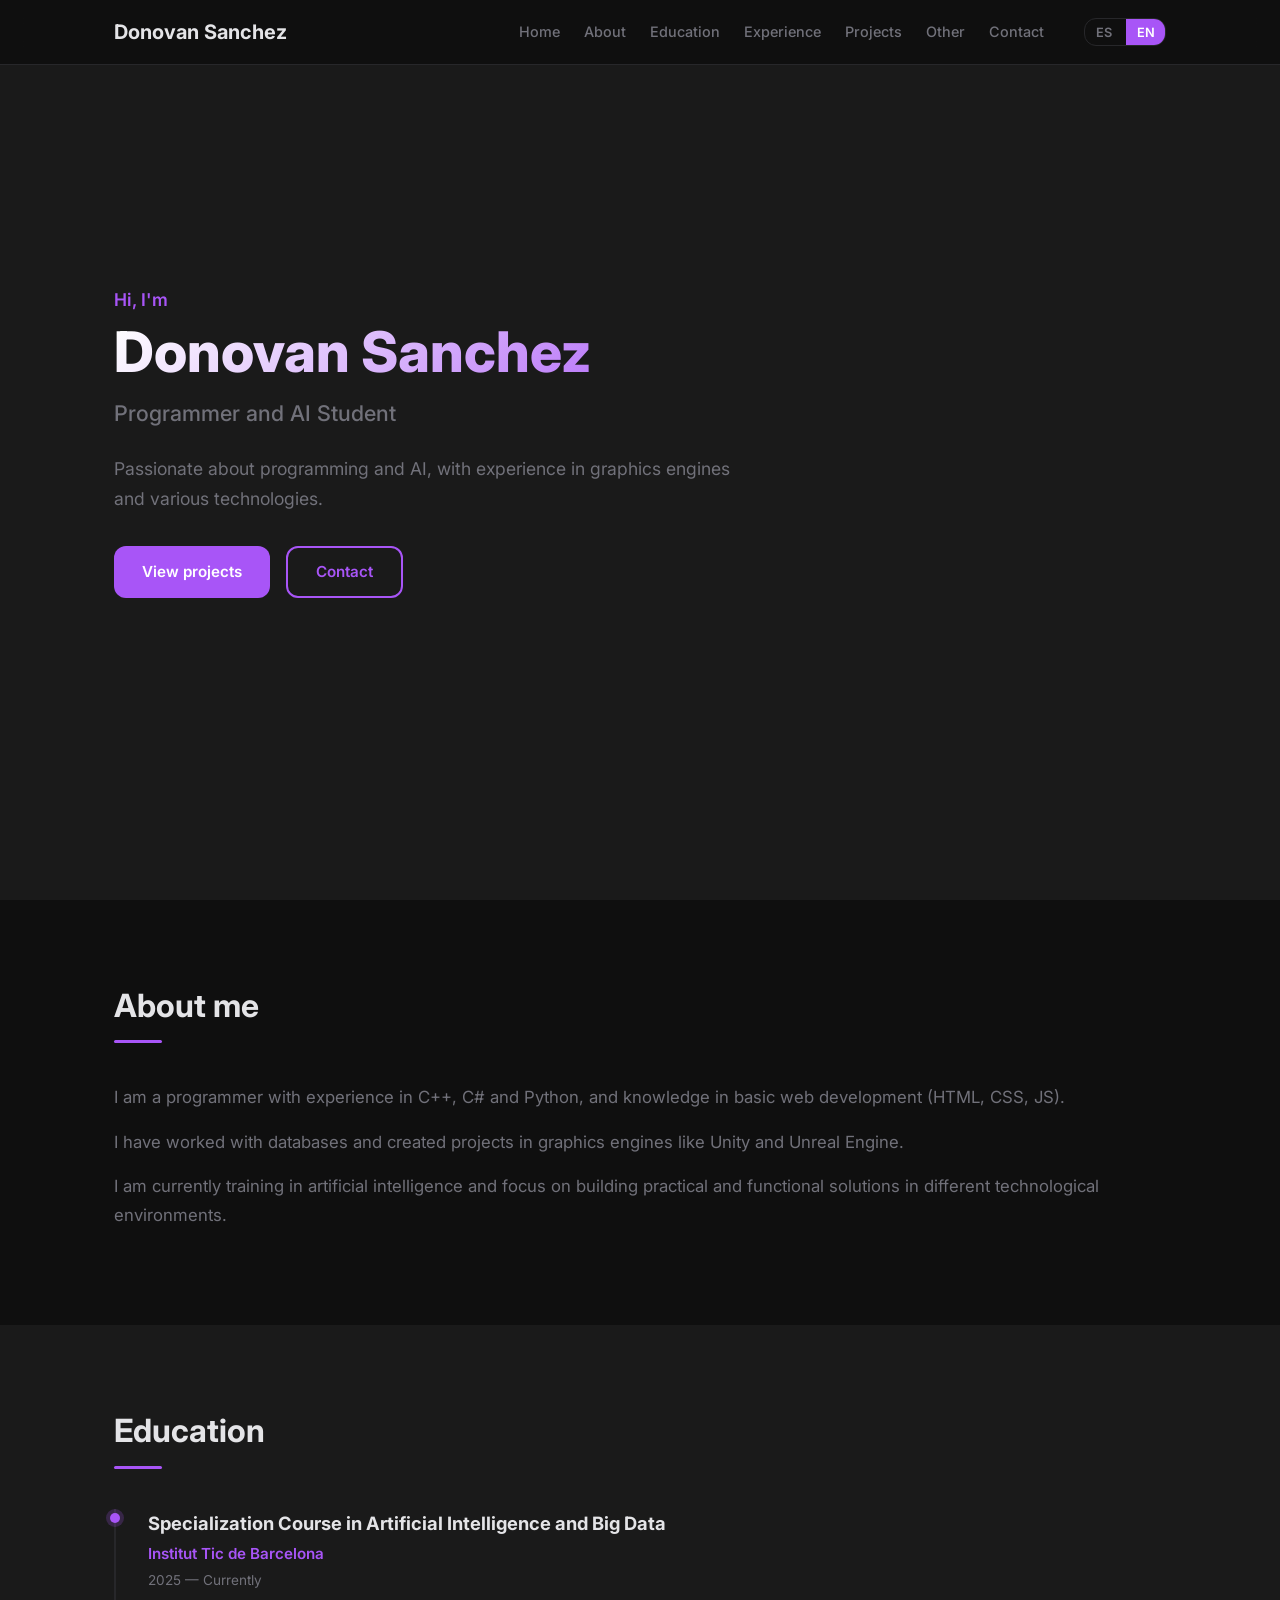
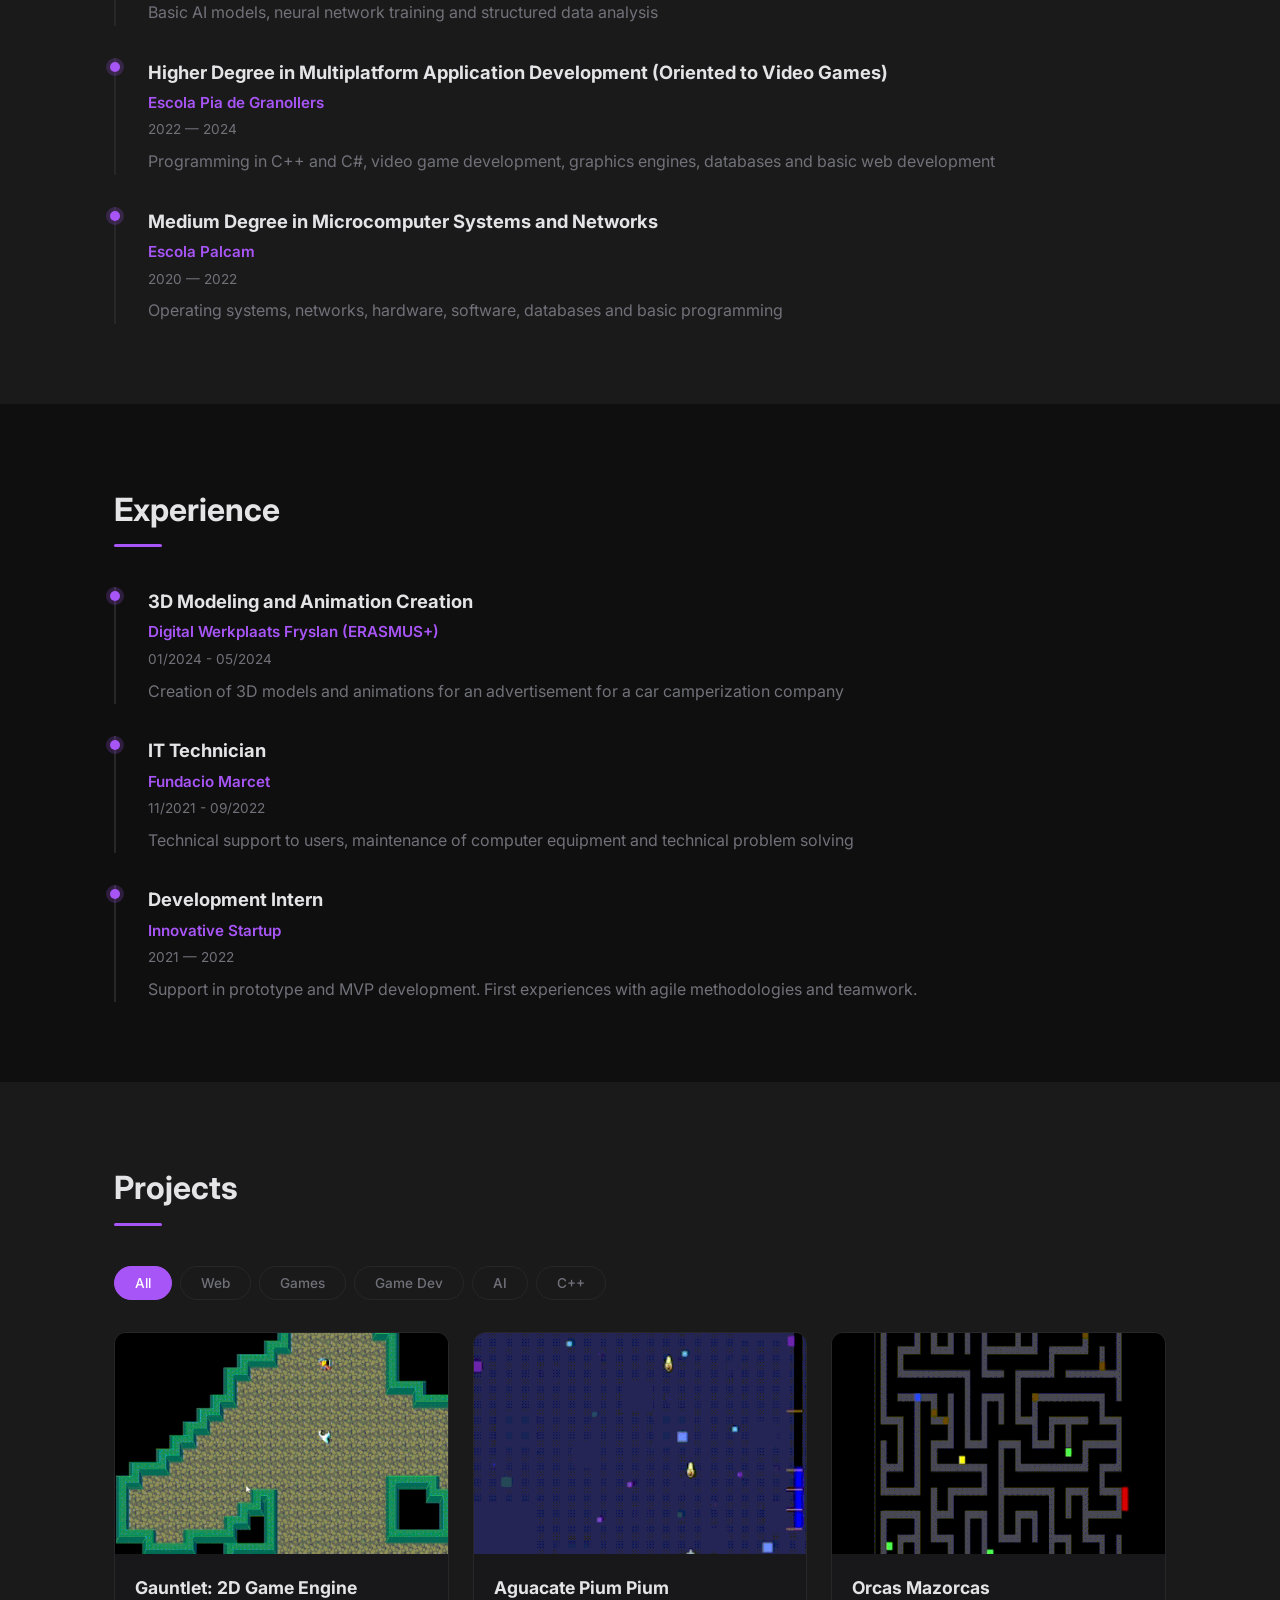
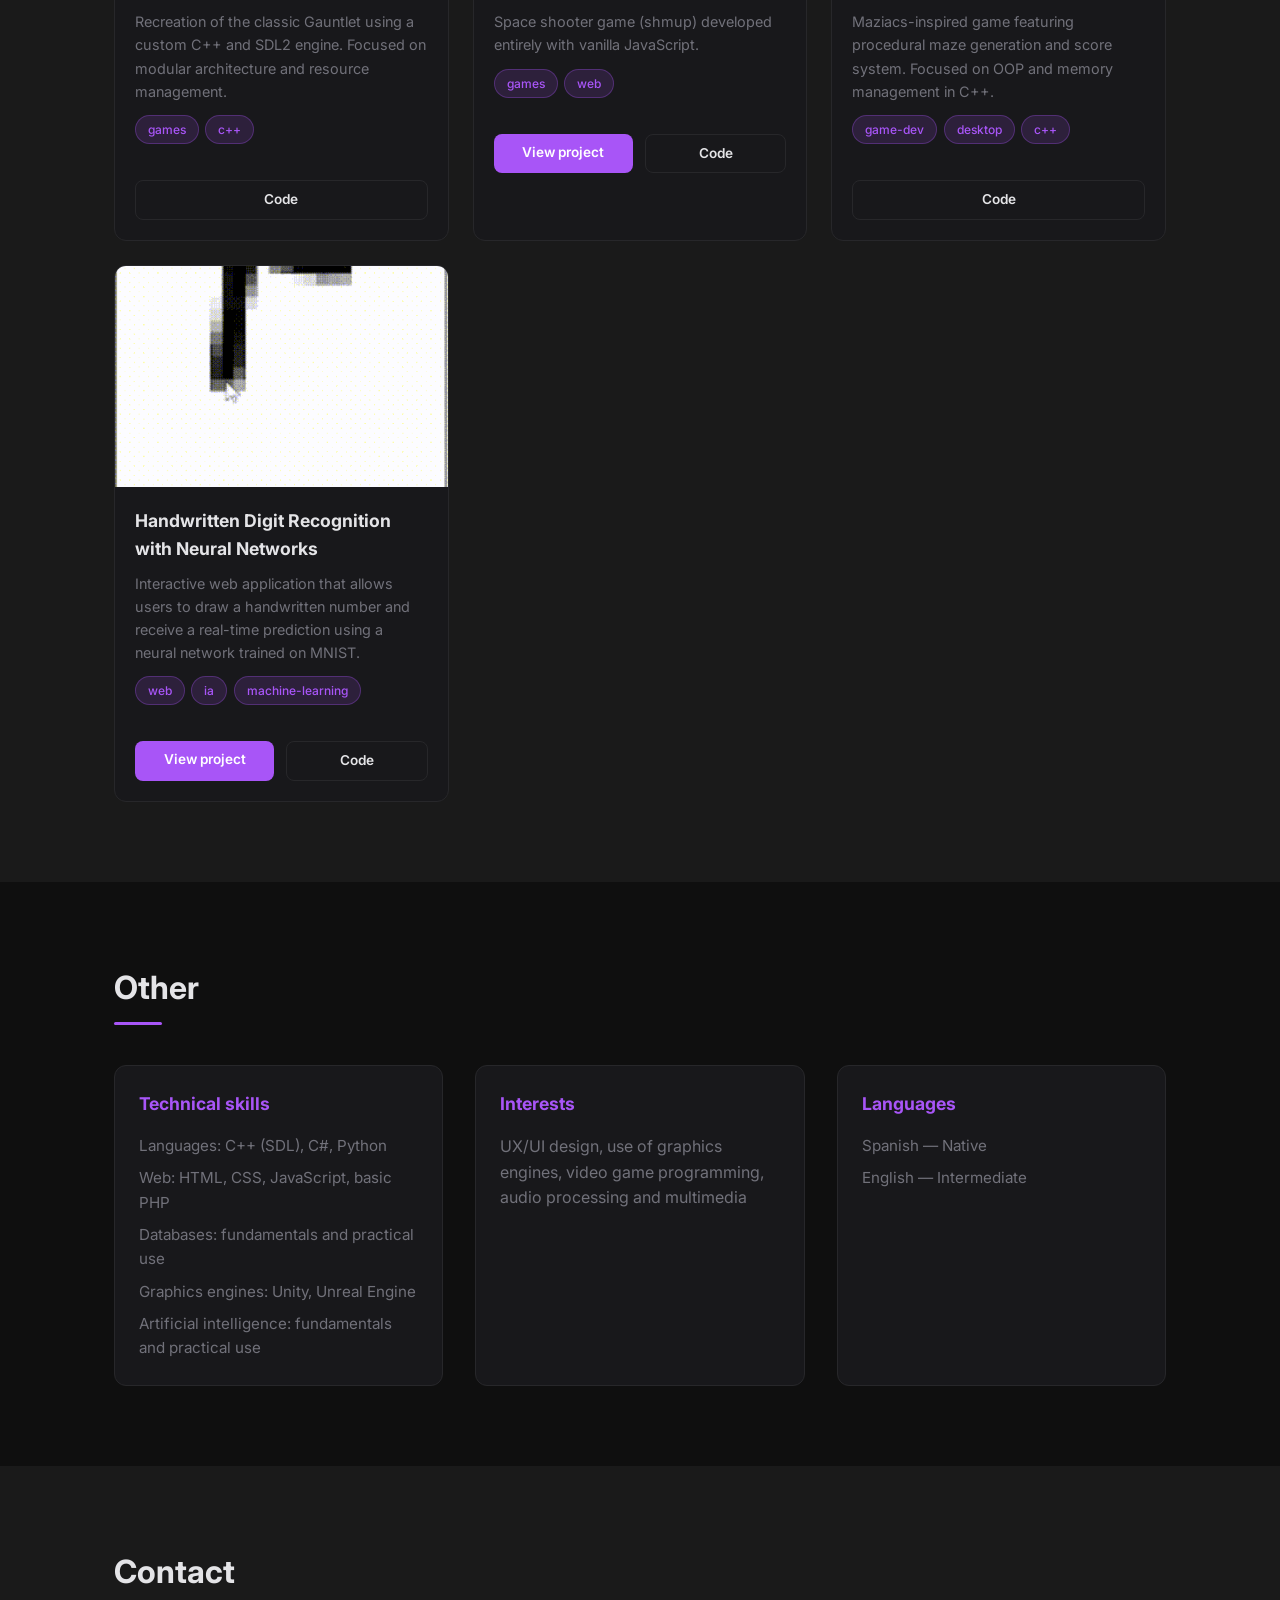
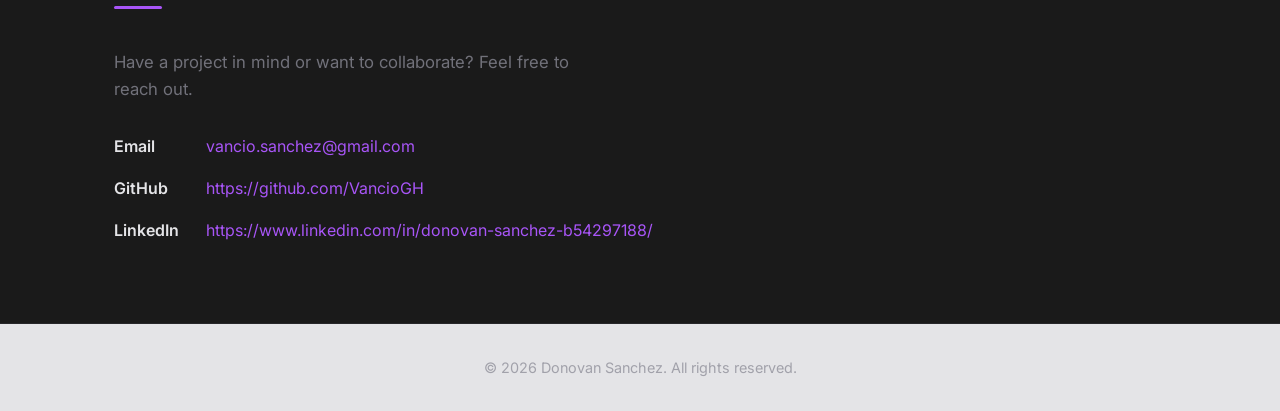
==== index.html @ 70a92cc6 "Initial Commit" ====
<!DOCTYPE html>
<html lang="es">

<head>
  <meta charset="UTF-8">
  <meta name="viewport" content="width=device-width, initial-scale=1.0">
  <title>Portfolio — Donovan Sanchez</title>
  <meta name="description" content="Portfolio personal — Desarrollador Web Full Stack">
  <link rel="preconnect" href="https://fonts.googleapis.com">
  <link rel="preconnect" href="https://fonts.gstatic.com" crossorigin>
  <link href="https://fonts.googleapis.com/css2?family=Inter:wght@400;500;600;700;800&display=swap" rel="stylesheet">
  <link rel="stylesheet" href="css/styles.css">
</head>

<body>

  <!-- Header -->
  <header class="header">
    <div class="container">
      <a href="#inicio" class="logo" data-i18n="hero.name">Donovan Sanchez</a>
      <button class="menu-toggle" aria-label="Menu">
        <span></span>
      </button>
      <nav>
        <ul class="nav-links">
          <li><a href="#inicio" data-i18n="nav.inicio">Inicio</a></li>
          <li><a href="#info" data-i18n="nav.info">Sobre mí</a></li>
          <li><a href="#estudios" data-i18n="nav.estudios">Estudios</a></li>
          <li><a href="#experiencia" data-i18n="nav.experiencia">Experiencia</a></li>
          <li><a href="#proyectos" data-i18n="nav.proyectos">Proyectos</a></li>
          <li><a href="#otros" data-i18n="nav.otros">Otros</a></li>
          <li><a href="#contacto" data-i18n="nav.contacto">Contacto</a></li>
          <li>
            <div class="lang-switch">
              <button class="lang-btn active" data-lang="es">ES</button>
              <button class="lang-btn" data-lang="en">EN</button>
            </div>
          </li>
        </ul>
      </nav>
    </div>
  </header>

  <!-- Hero / Inicio -->
  <section id="inicio" class="hero">
    <div class="container">
      <div class="hero-content">
        <p class="hero-greeting" data-i18n="hero.greeting">Hola, soy</p>
        <h1 class="hero-name" data-i18n="hero.name">Donovan Sanchez</h1>
        <p class="hero-role" data-i18n="hero.role">Programador y Estudiante de IA</p>
        <p class="hero-description" data-i18n="hero.description">Apasionado de la programación y la IA, con experiencia
          en motores gráficos y distintas tecnologías.</p>
        <div class="hero-buttons">
          <a href="#proyectos" class="btn btn-primary" data-i18n="hero.cta">Ver proyectos</a>
          <a href="#contacto" class="btn btn-secondary" data-i18n="hero.contact">Contactar</a>
        </div>
      </div>
    </div>
  </section>

  <!-- Sobre mí -->
  <section id="info">
    <div class="container">
      <h2 class="section-title" data-i18n="info.title">Sobre mí</h2>
      <div class="info-content">
        <p data-i18n="info.p1">Soy programador con experiencia en C++, C# y Python, y conocimientos en desarrollo web
          básico (HTML, CSS, JS).</p>
        <p data-i18n="info.p2">He trabajado con bases de datos y he creado proyectos en motores gráficos como Unity y
          Unreal Engine.</p>
        <p data-i18n="info.p3">Actualmente me estoy formando en inteligencia artificial y me centro en construir
          soluciones prácticas y funcionales en diferentes entornos tecnológicos.</p>
      </div>
    </div>
  </section>

  <!-- Estudios -->
  <section id="estudios">
    <div class="container">
      <h2 class="section-title" data-i18n="estudios.title">Estudios</h2>
      <div class="timeline">
        <div class="timeline-item">
          <h3 class="timeline-title" data-i18n="estudios.degree1">Curso de Especializacion en Inteligencia Artificial y
            Big Data</h3>
          <p class="timeline-subtitle" data-i18n="estudios.school1">Institut Tic de Barcelona</p>
          <p class="timeline-date" data-i18n="estudios.date1">2025 — Actualmente</p>
          <p class="timeline-desc" data-i18n="estudios.desc1">Modelos basicos de IA, entrenamiento de redes neuronales y
            analisis de datos estructurados</p>
        </div>
        <div class="timeline-item">
          <h3 class="timeline-title" data-i18n="estudios.degree2">CFGS en Desarrollo de Aplicaciones Multiplataforma
            (Orientado a Videojuegos)</h3>
          <p class="timeline-subtitle" data-i18n="estudios.school2">Escola Pia de Granollers</p>
          <p class="timeline-date" data-i18n="estudios.date2">2022 — 2024</p>
          <p class="timeline-desc" data-i18n="estudios.desc2">Programacion en C++ y C#, desarrollo de videojuegos,
            motores graficos, bases de datos y desarrollo web basico</p>
        </div>
        <div class="timeline-item">
          <h3 class="timeline-title" data-i18n="estudios.degree3">CFGM en Sistemas Microinformaticos y Redes</h3>
          <p class="timeline-subtitle" data-i18n="estudios.school3">Escola Palcam</p>
          <p class="timeline-date" data-i18n="estudios.date3">2020 — 2022</p>
          <p class="timeline-desc" data-i18n="estudios.desc3">Sistemas operativos, redes, hardware, software, bases de
            datos y programacion basica</p>
        </div>
      </div>
    </div>
  </section>

  <!-- Experiencia -->
  <section id="experiencia">
    <div class="container">
      <h2 class="section-title" data-i18n="experiencia.title">Experiencia</h2>
      <div class="timeline">
        <div class="timeline-item">
          <h3 class="timeline-title" data-i18n="experiencia.role1">Creacion de Modelos y Animacion 3D</h3>
          <p class="timeline-subtitle" data-i18n="experiencia.company1">Digital Werkplaats Fryslan (ERASMUS+)</p>
          <p class="timeline-date" data-i18n="experiencia.date1">01/2024 - 05/2024</p>
          <p class="timeline-desc" data-i18n="experiencia.desc1">Creacion de modelos 3D y animaciones para un anuncio
            para una empresa de camperizacion de coches</p>
        </div>
        <div class="timeline-item">
          <h3 class="timeline-title" data-i18n="experiencia.role2">Tecnico Informatico</h3>
          <p class="timeline-subtitle" data-i18n="experiencia.company2">Fundacio Marcet</p>
          <p class="timeline-date" data-i18n="experiencia.date2">11/2021 - 09/2022</p>
          <p class="timeline-desc" data-i18n="experiencia.desc2">Soporte tecnico a usuarios, mantenimiento de equipos
            informaticos y resolucion de problemas tecnicos</p>
        </div>
        <div class="timeline-item">
          <h3 class="timeline-title" data-i18n="experiencia.role3">Becario de Desarrollo</h3>
          <p class="timeline-subtitle" data-i18n="experiencia.company3">Startup Innovadora</p>
          <p class="timeline-date" data-i18n="experiencia.date3">2021 — 2022</p>
          <p class="timeline-desc" data-i18n="experiencia.desc3">Apoyo en el desarrollo de prototipos y MVPs. Primeras
            experiencias con metodologías ágiles y trabajo en equipo.</p>
        </div>
      </div>
    </div>
  </section>

  <!-- Proyectos -->
  <section id="proyectos">
    <div class="container">
      <h2 class="section-title" data-i18n="proyectos.title">Proyectos</h2>
      <div class="filters">
        <button class="filter-btn active" data-filter="all" data-i18n="proyectos.filter.all">Todos</button>
        <button class="filter-btn" data-filter="web" data-i18n="proyectos.filter.web">Web</button>
        <button class="filter-btn" data-filter="games" data-i18n="proyectos.filter.games">Juegos</button>
        <button class="filter-btn" data-filter="game-dev" data-i18n="proyectos.filter.game-dev">Game Dev</button>
        <button class="filter-btn" data-filter="ia" data-i18n="proyectos.filter.ia">IA</button>
        <button class="filter-btn" data-filter="c++" data-i18n="proyectos.filter.cplusplus">C++</button>
      </div>
      <div id="projects-grid"></div>
    </div>
  </section>

  <!-- Otros -->
  <section id="otros">
    <div class="container">
      <h2 class="section-title" data-i18n="otros.title">Otros</h2>
      <div class="otros-grid">
        <div class="otros-card">
          <h3 data-i18n="otros.skills.title">Habilidades técnicas</h3>
          <ul>
            <li data-i18n="otros.skills.lenguajes">Lenguajes: C++ (SDL), C#, Python</li>
            <li data-i18n="otros.skills.web">Web: HTML, CSS, JavaScript, PHP básico</li>
            <li data-i18n="otros.skills.db">Bases de datos: fundamentos y uso práctico</li>
            <li data-i18n="otros.skills.motores">Motores gráficos: Unity, Unreal Engine</li>
            <li data-i18n="otros.skills.ia">Inteligencia artificial: fundamentos y uso práctico</li>
          </ul>
        </div>
        <div class="otros-card">
          <h3 data-i18n="otros.interests.title">Intereses</h3>
          <p data-i18n="otros.interests.p">Diseño UX/UI, uso de motores graficos, programacion de videojuegos,
            procesamiento de audio y multimedia</p>
        </div>
        <div class="otros-card">
          <h3 data-i18n="otros.languages.title">Idiomas</h3>
          <ul>
            <li data-i18n="otros.languages.es">Español — Nativo</li>
            <li data-i18n="otros.languages.en">Inglés — Intermedio</li>
          </ul>
        </div>
      </div>
    </div>
  </section>

  <!-- Contacto -->
  <section id="contacto">
    <div class="container">
      <h2 class="section-title" data-i18n="contacto.title">Contacto</h2>
      <p class="contact-text" data-i18n="contacto.text">¿Tienes un proyecto en mente o quieres colaborar? No dudes en
        contactarme.</p>
      <div class="contact-links">
        <div class="contact-item">
          <span class="label" data-i18n="contacto.email.label">Email</span>
          <a href="mailto:tu@email.com">vancio.sanchez@gmail.com</a>
        </div>
        <div class="contact-item">
          <span class="label" data-i18n="contacto.github.label">GitHub</span>
          <a href="https://github.com/username" target="_blank"
            rel="noopener noreferrer">https://github.com/VancioGH</a>
        </div>
        <div class="contact-item">
          <span class="label" data-i18n="contacto.linkedin.label">LinkedIn</span>
          <a href="https://linkedin.com/in/username" target="_blank"
            rel="noopener noreferrer">https://www.linkedin.com/in/donovan-sanchez-b54297188/</a>
        </div>
      </div>
    </div>
  </section>

  <!-- Footer -->
  <footer class="footer">
    <div class="container">
      <p>&copy; 2026 <span data-i18n="hero.name">Tu Nombre</span>. <span data-i18n="footer.rights">Todos los derechos
          reservados.</span></p>
    </div>
  </footer>

  <script src="js/i18n.js"></script>
  <script src="js/projects.js"></script>
  <script src="js/main.js"></script>
</body>

</html>
---- css/styles.css ----
/* ========================================
   CSS Variables
   ======================================== */
:root {
  --color-bg: #0f0f0f;
  --color-bg-alt: #1a1a1a;
  --color-text: #e4e4e7;
  --color-text-light: #71717a;
  --color-accent: #a855f7;
  --color-accent-hover: #9333ea;
  --color-border: #27272a;
  --color-card-bg: #18181b;
  --font-family: "Inter", system-ui, -apple-system, BlinkMacSystemFont, "Segoe UI", Roboto, sans-serif;
  --max-width: 1100px;
  --radius: 12px;
  --shadow: 0 4px 24px rgba(0, 0, 0, 0.4);
  --shadow-lg: 0 8px 32px rgba(168, 85, 247, 0.15);
}

/* ========================================
   Reset & Base
   ======================================== */
*, *::before, *::after {
  margin: 0;
  padding: 0;
  box-sizing: border-box;
}

html {
  scroll-behavior: smooth;
}

body {
  font-family: var(--font-family);
  color: var(--color-text);
  background: var(--color-bg);
  line-height: 1.6;
  -webkit-font-smoothing: antialiased;
}

img {
  max-width: 100%;
  height: auto;
  display: block;
}

a {
  color: var(--color-accent);
  text-decoration: none;
  transition: color 0.2s;
}

a:hover {
  color: var(--color-accent-hover);
}

/* ========================================
   Layout
   ======================================== */
.container {
  width: 100%;
  max-width: var(--max-width);
  margin: 0 auto;
  padding: 0 1.5rem;
}

section {
  padding: 5rem 0;
}

section:nth-child(even) {
  background: var(--color-bg-alt);
}

.section-title {
  font-size: 2rem;
  font-weight: 700;
  margin-bottom: 2.5rem;
  position: relative;
  padding-bottom: 0.75rem;
}

.section-title::after {
  content: "";
  position: absolute;
  bottom: 0;
  left: 0;
  width: 48px;
  height: 3px;
  background: var(--color-accent);
  border-radius: 2px;
}

/* ========================================
   Header / Navigation
   ======================================== */
.header {
  position: fixed;
  top: 0;
  left: 0;
  right: 0;
  z-index: 100;
  background: rgba(15, 15, 15, 0.85);
  backdrop-filter: blur(12px);
  border-bottom: 1px solid var(--color-border);
}

.header .container {
  display: flex;
  align-items: center;
  justify-content: space-between;
  height: 64px;
}

.logo {
  font-size: 1.25rem;
  font-weight: 700;
  color: var(--color-text);
}

.logo:hover {
  color: var(--color-accent);
}

.nav-links {
  display: flex;
  align-items: center;
  gap: 1.5rem;
  list-style: none;
}

.nav-links a {
  color: var(--color-text-light);
  font-size: 0.9rem;
  font-weight: 500;
  transition: color 0.2s;
}

.nav-links a:hover {
  color: var(--color-accent);
}

.lang-switch {
  display: flex;
  gap: 0.25rem;
  margin-left: 1rem;
  border: 1px solid var(--color-border);
  border-radius: var(--radius);
  overflow: hidden;
}

.lang-btn {
  background: none;
  border: none;
  padding: 0.35rem 0.65rem;
  font-size: 0.8rem;
  font-weight: 600;
  cursor: pointer;
  color: var(--color-text-light);
  transition: background 0.2s, color 0.2s;
  font-family: var(--font-family);
}

.lang-btn.active {
  background: var(--color-accent);
  color: #fff;
}

.lang-btn:hover:not(.active) {
  background: var(--color-bg-alt);
}

.menu-toggle {
  display: none;
  background: none;
  border: none;
  cursor: pointer;
  width: 32px;
  height: 32px;
  position: relative;
}

.menu-toggle span,
.menu-toggle span::before,
.menu-toggle span::after {
  display: block;
  width: 24px;
  height: 2px;
  background: var(--color-text);
  position: absolute;
  left: 4px;
  transition: transform 0.3s, opacity 0.3s;
}

.menu-toggle span {
  top: 15px;
}

.menu-toggle span::before {
  content: "";
  top: -7px;
}

.menu-toggle span::after {
  content: "";
  top: 7px;
}

.menu-toggle.open span {
  background: transparent;
}

.menu-toggle.open span::before {
  top: 0;
  transform: rotate(45deg);
  background: var(--color-text);
}

.menu-toggle.open span::after {
  top: 0;
  transform: rotate(-45deg);
  background: var(--color-text);
}

/* ========================================
   Hero Section
   ======================================== */
.hero {
  min-height: 100vh;
  display: flex;
  align-items: center;
  padding-top: 64px;
}

.hero-content {
  max-width: 640px;
}

.hero-greeting {
  font-size: 1.1rem;
  color: var(--color-accent);
  font-weight: 600;
  margin-bottom: 0.5rem;
}

.hero-name {
  font-size: 3.5rem;
  font-weight: 800;
  line-height: 1.1;
  margin-bottom: 0.75rem;
  background: linear-gradient(135deg, #fff 0%, #a855f7 100%);
  -webkit-background-clip: text;
  -webkit-text-fill-color: transparent;
  background-clip: text;
}

.hero-role {
  font-size: 1.35rem;
  color: var(--color-text-light);
  font-weight: 500;
  margin-bottom: 1.5rem;
}

.hero-description {
  font-size: 1.1rem;
  color: var(--color-text-light);
  line-height: 1.7;
  margin-bottom: 2rem;
}

.hero-buttons {
  display: flex;
  gap: 1rem;
  flex-wrap: wrap;
}

.btn {
  display: inline-flex;
  align-items: center;
  padding: 0.75rem 1.75rem;
  font-size: 0.95rem;
  font-weight: 600;
  border-radius: var(--radius);
  transition: background 0.2s, transform 0.2s;
  font-family: var(--font-family);
  cursor: pointer;
  border: none;
}

.btn-primary {
  background: var(--color-accent);
  color: #fff;
}

.btn-primary:hover {
  background: var(--color-accent-hover);
  color: #fff;
  transform: translateY(-2px);
  box-shadow: 0 8px 24px rgba(168, 85, 247, 0.35);
}

.btn-secondary {
  background: transparent;
  color: var(--color-accent);
  border: 2px solid var(--color-accent);
  position: relative;
  overflow: hidden;
}

.btn-secondary::before {
  content: "";
  position: absolute;
  inset: 0;
  background: var(--color-accent);
  transform: scaleX(0);
  transform-origin: right;
  transition: transform 0.3s ease;
  z-index: -1;
}

.btn-secondary:hover::before {
  transform: scaleX(1);
  transform-origin: left;
}

.btn-secondary:hover {
  color: #fff;
  transform: translateY(-2px);
}

.btn-secondary:hover {
  background: var(--color-accent);
  color: #fff;
  transform: translateY(-1px);
}

/* ========================================
   Info / About Section
   ======================================== */
.info-content p {
  font-size: 1.05rem;
  color: var(--color-text-light);
  margin-bottom: 1rem;
  line-height: 1.7;
}

/* ========================================
   Timeline (Estudios & Experiencia)
   ======================================== */
.timeline {
  display: flex;
  flex-direction: column;
  gap: 2rem;
}

.timeline-item {
  padding-left: 2rem;
  border-left: 2px solid var(--color-border);
  position: relative;
  transition: border-color 0.3s;
}

.timeline-item:hover {
  border-color: var(--color-accent);
}

.timeline-item::before {
  content: "";
  position: absolute;
  left: -6px;
  top: 4px;
  width: 10px;
  height: 10px;
  border-radius: 50%;
  background: var(--color-accent);
  box-shadow: 0 0 0 4px rgba(168, 85, 247, 0.2);
  transition: box-shadow 0.3s;
}

.timeline-item:hover::before {
  box-shadow: 0 0 0 6px rgba(168, 85, 247, 0.3);
}

.timeline-title {
  font-size: 1.15rem;
  font-weight: 700;
  margin-bottom: 0.25rem;
}

.timeline-subtitle {
  font-size: 0.95rem;
  color: var(--color-accent);
  font-weight: 600;
  margin-bottom: 0.25rem;
}

.timeline-date {
  font-size: 0.85rem;
  color: var(--color-text-light);
  margin-bottom: 0.5rem;
}

.timeline-desc {
  color: var(--color-text-light);
  line-height: 1.6;
}

/* ========================================
   Projects Section
   ======================================== */
.filters {
  display: flex;
  flex-wrap: wrap;
  gap: 0.5rem;
  margin-bottom: 2rem;
}

.filter-btn {
  background: transparent;
  border: 1px solid var(--color-border);
  padding: 0.5rem 1.25rem;
  border-radius: 100px;
  font-size: 0.85rem;
  font-weight: 500;
  cursor: pointer;
  transition: all 0.2s;
  font-family: var(--font-family);
  color: var(--color-text-light);
}

.filter-btn:hover {
  border-color: var(--color-accent);
  color: var(--color-accent);
}

.filter-btn.active {
  background: var(--color-accent);
  color: #fff;
  border-color: var(--color-accent);
}

#projects-grid {
  display: grid;
  grid-template-columns: repeat(auto-fill, minmax(280px, 1fr));
  gap: 1.5rem;
}

.project-card {
  background: var(--color-card-bg);
  border: 1px solid var(--color-border);
  border-radius: var(--radius);
  overflow: hidden;
  transition: box-shadow 0.3s, transform 0.3s, border-color 0.3s;
}

.project-card:hover {
  box-shadow: var(--shadow-lg);
  transform: translateY(-4px);
  border-color: var(--color-accent);
}

.project-image {
  aspect-ratio: 3 / 2;
  overflow: hidden;
  background: var(--color-bg-alt);
}

.project-image img {
  width: 100%;
  height: 100%;
  object-fit: cover;
}

.project-content {
  padding: 1.25rem;
}

.project-content h3 {
  font-size: 1.1rem;
  font-weight: 700;
  margin-bottom: 0.5rem;
}

.project-content p {
  font-size: 0.9rem;
  color: var(--color-text-light);
  line-height: 1.6;
  margin-bottom: 0.75rem;
}

.project-tags {
  display: flex;
  flex-wrap: wrap;
  gap: 0.4rem;
  margin-bottom: 1rem;
}

.tag {
  background: rgba(168, 85, 247, 0.15);
  color: var(--color-accent);
  padding: 0.25rem 0.75rem;
  border-radius: 100px;
  font-size: 0.75rem;
  font-weight: 500;
  border: 1px solid rgba(168, 85, 247, 0.3);
}

.project-actions {
  display: flex;
  gap: 0.75rem;
  padding: 0 1.25rem 1.25rem;
}

.project-actions a {
  flex: 1;
  text-align: center;
  padding: 0.5rem 1rem;
  border-radius: 0.5rem;
  font-size: 0.85rem;
  font-weight: 600;
  text-decoration: none;
  transition: all 0.2s;
}

.btn-project {
  background: var(--color-accent);
  color: #fff;
}

.btn-project:hover {
  background: #9333ea;
  transform: translateY(-2px);
}

.btn-code {
  background: transparent;
  color: var(--color-text);
  border: 1px solid var(--color-border);
}

.btn-code:hover {
  border-color: var(--color-accent);
  color: var(--color-accent);
}

.project-card-link {
  text-decoration: none;
  color: inherit;
  display: block;
}

.project-details-link {
  display: inline-block;
  font-size: 0.85rem;
  font-weight: 600;
  color: var(--color-accent);
  transition: gap 0.2s;
}

.project-card:hover .project-details-link {
  text-decoration: underline;
}

.project-links {
  display: flex;
  gap: 1rem;
}

.project-links a {
  font-size: 0.85rem;
  font-weight: 600;
}

.no-projects,
.error-msg {
  grid-column: 1 / -1;
  text-align: center;
  color: var(--color-text-light);
  padding: 2rem;
}

/* ========================================
   Otros Section
   ======================================== */
.otros-grid {
  display: grid;
  grid-template-columns: repeat(auto-fit, minmax(280px, 1fr));
  gap: 2rem;
}

.otros-card {
  background: var(--color-card-bg);
  border: 1px solid var(--color-border);
  border-radius: var(--radius);
  padding: 1.5rem;
}

.otros-card h3 {
  font-size: 1.1rem;
  font-weight: 700;
  margin-bottom: 1rem;
  color: var(--color-accent);
}

.otros-card ul {
  list-style: none;
  display: flex;
  flex-direction: column;
  gap: 0.5rem;
}

.otros-card li {
  color: var(--color-text-light);
  font-size: 0.95rem;
}

.otros-card p {
  color: var(--color-text-light);
  line-height: 1.6;
}

/* ========================================
   Contact Section
   ======================================== */
.contact-text {
  font-size: 1.05rem;
  color: var(--color-text-light);
  margin-bottom: 2rem;
  max-width: 500px;
}

.contact-links {
  display: flex;
  flex-direction: column;
  gap: 1rem;
}

.contact-item {
  display: flex;
  align-items: center;
  gap: 0.75rem;
  font-size: 1rem;
}

.contact-item .label {
  font-weight: 600;
  min-width: 80px;
}

.contact-item a {
  word-break: break-all;
}

/* ========================================
   Footer
   ======================================== */
.footer {
  background: var(--color-text);
  color: #a1a1aa;
  padding: 2rem 0;
  text-align: center;
  font-size: 0.9rem;
  border-top: 1px solid var(--color-border);
}

.footer a {
  color: var(--color-accent);
  transition: opacity 0.2s;
}

.footer a:hover {
  opacity: 0.8;
}

/* ========================================
   Responsive
   ======================================== */
@media (max-width: 768px) {
  .menu-toggle {
    display: block;
  }

  .nav-links {
    position: fixed;
    top: 64px;
    left: 0;
    right: 0;
    bottom: 0;
    background: rgba(15, 15, 15, 0.98);
    backdrop-filter: blur(12px);
    flex-direction: column;
    align-items: center;
    justify-content: center;
    gap: 2rem;
    transform: translateX(100%);
    transition: transform 0.3s;
  }

  .nav-links.open {
    transform: translateX(0);
  }

  .nav-links a {
    font-size: 1.1rem;
  }

  .lang-switch {
    margin-left: 0;
  }

  .hero-name {
    font-size: 2.5rem;
  }

  .hero-role {
    font-size: 1.15rem;
  }

  section {
    padding: 3.5rem 0;
  }

  .section-title {
    font-size: 1.6rem;
  }

  #projects-grid {
    grid-template-columns: 1fr;
  }

  .otros-grid {
    grid-template-columns: 1fr;
  }
}

@media (max-width: 480px) {
  .hero-name {
    font-size: 2rem;
  }

  .hero-buttons {
    flex-direction: column;
  }

  .btn {
    justify-content: center;
  }
}
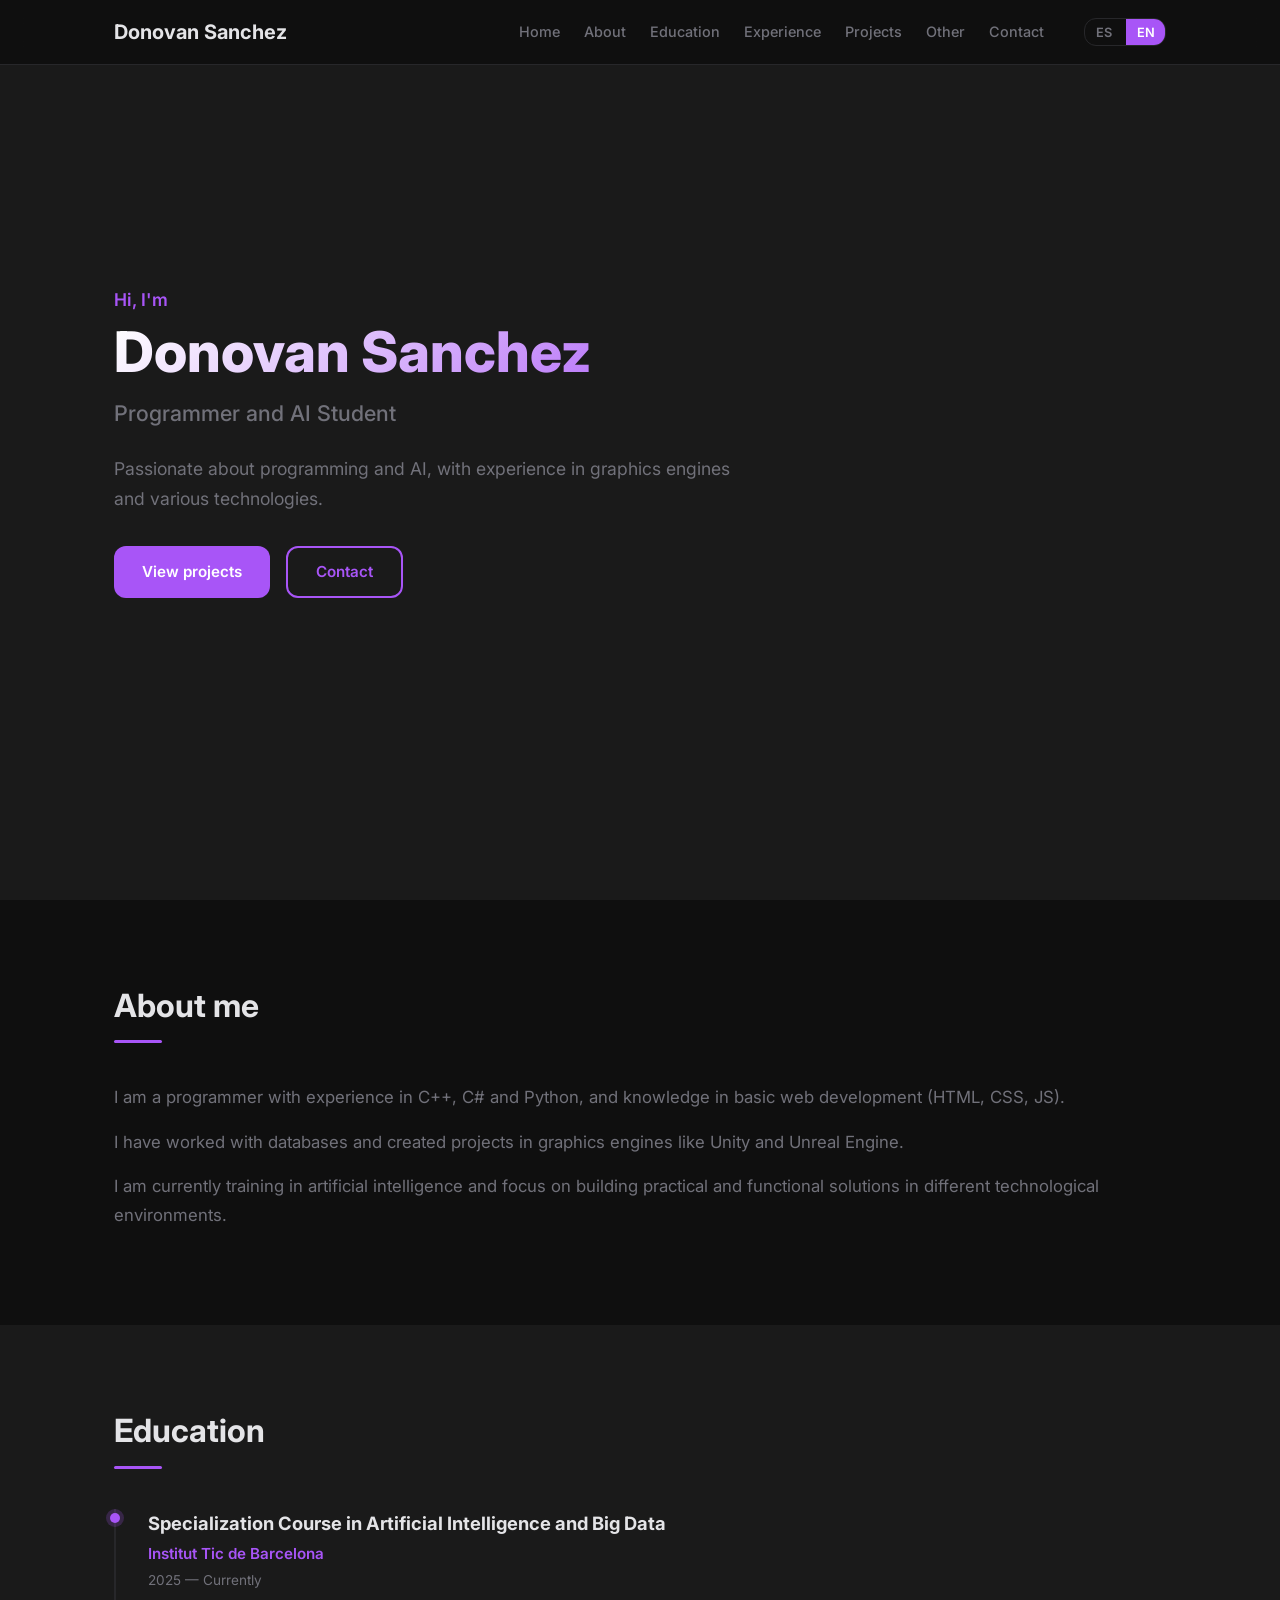
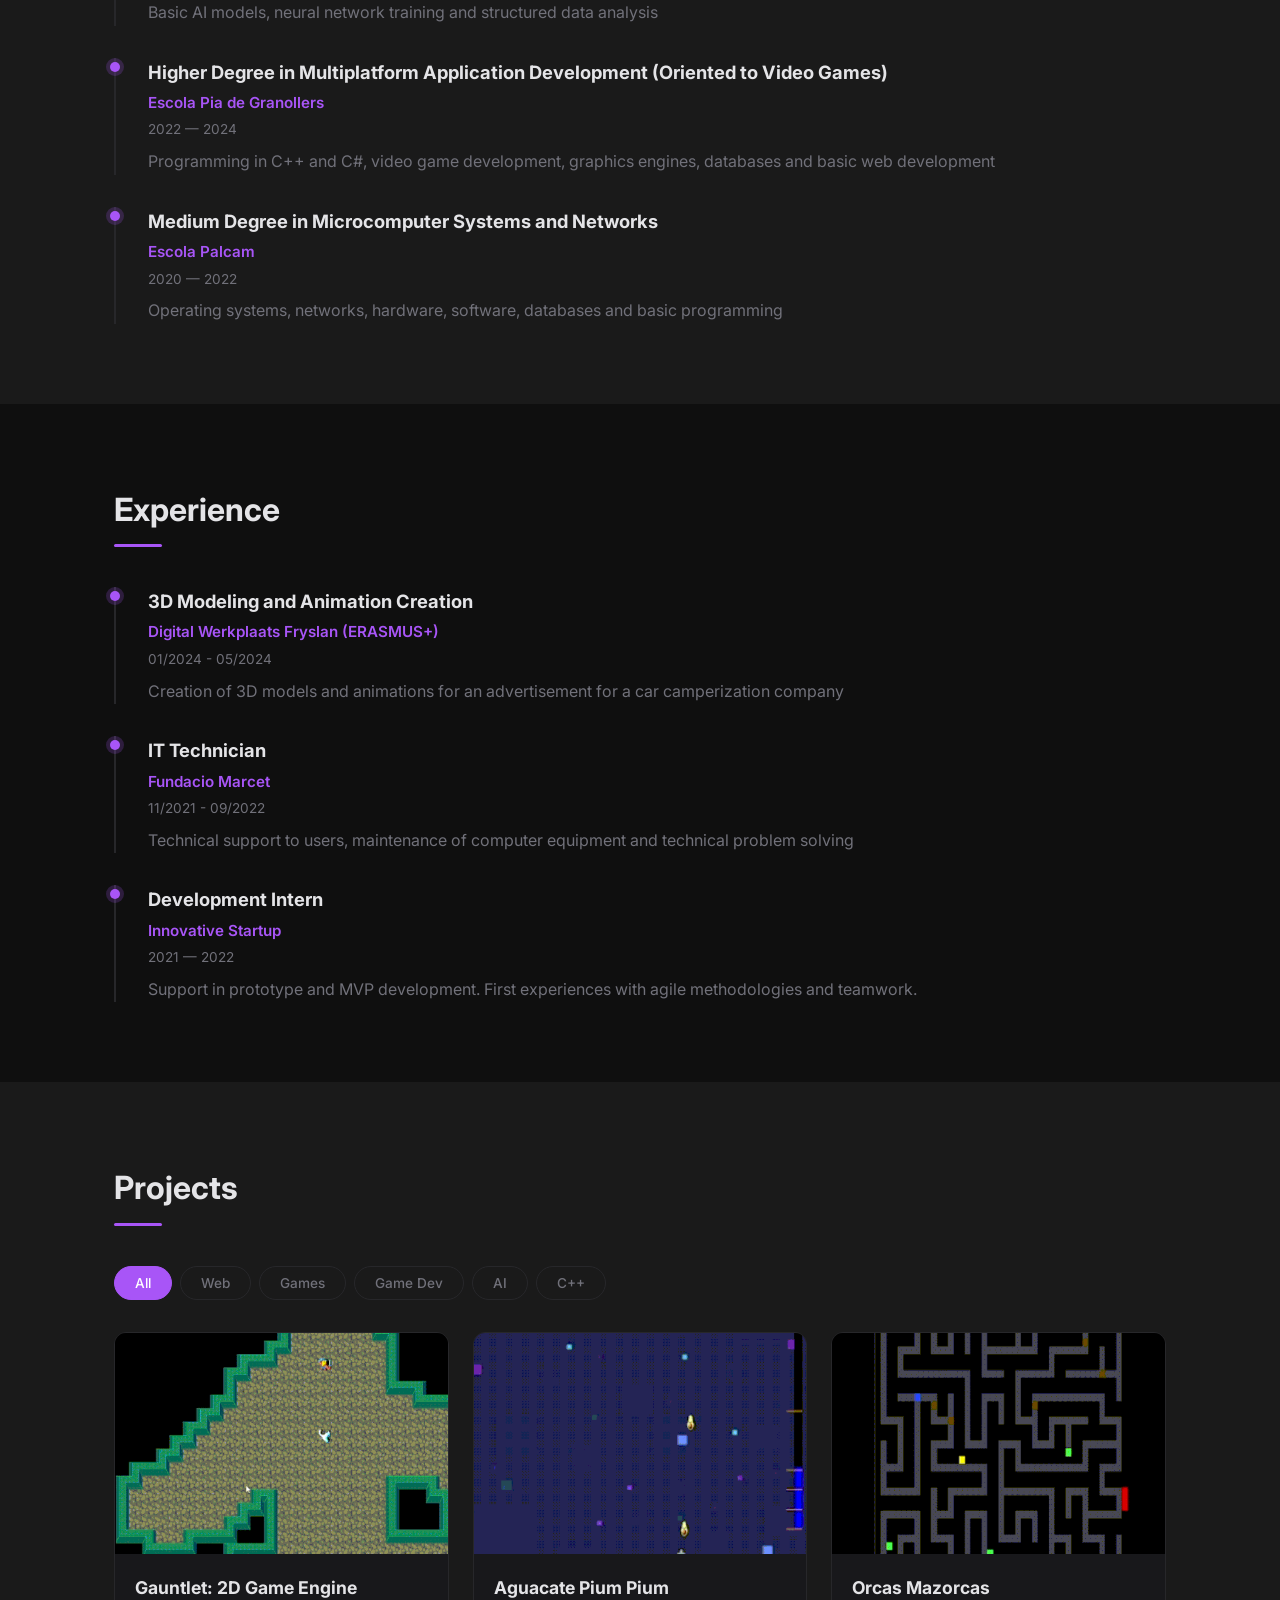
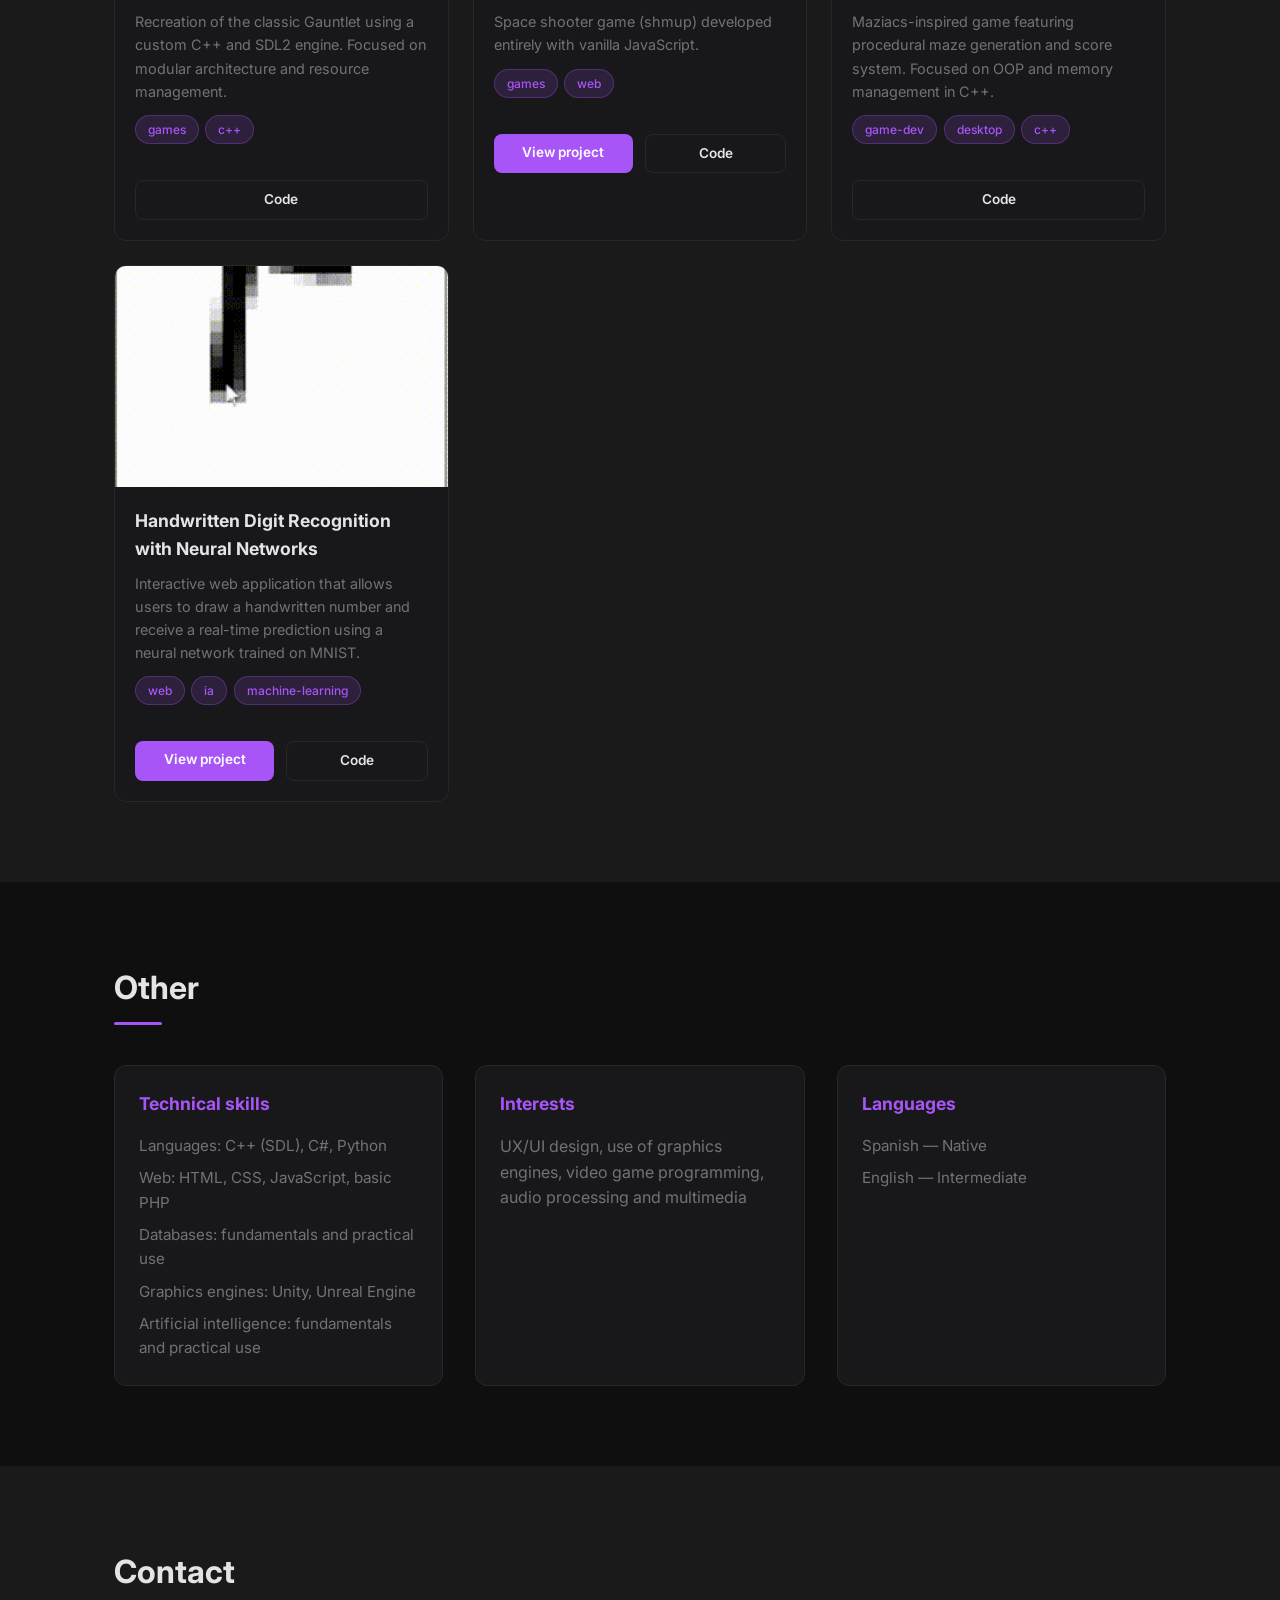
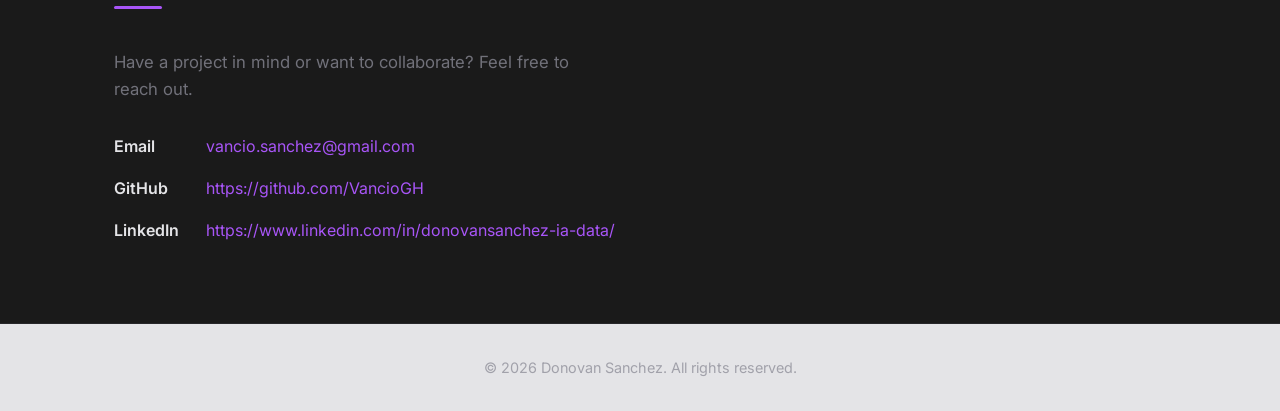
==== commit 07314e45: "Update index.html" ====
--- a/index.html
+++ b/index.html
@@ -201,7 +201,7 @@
         <div class="contact-item">
           <span class="label" data-i18n="contacto.linkedin.label">LinkedIn</span>
           <a href="https://linkedin.com/in/username" target="_blank"
-            rel="noopener noreferrer">https://www.linkedin.com/in/donovan-sanchez-b54297188/</a>
+            rel="noopener noreferrer">https://www.linkedin.com/in/donovansanchez-ia-data/</a>
         </div>
       </div>
     </div>
@@ -220,4 +220,4 @@
   <script src="js/main.js"></script>
 </body>
 
-</html>+</html>
